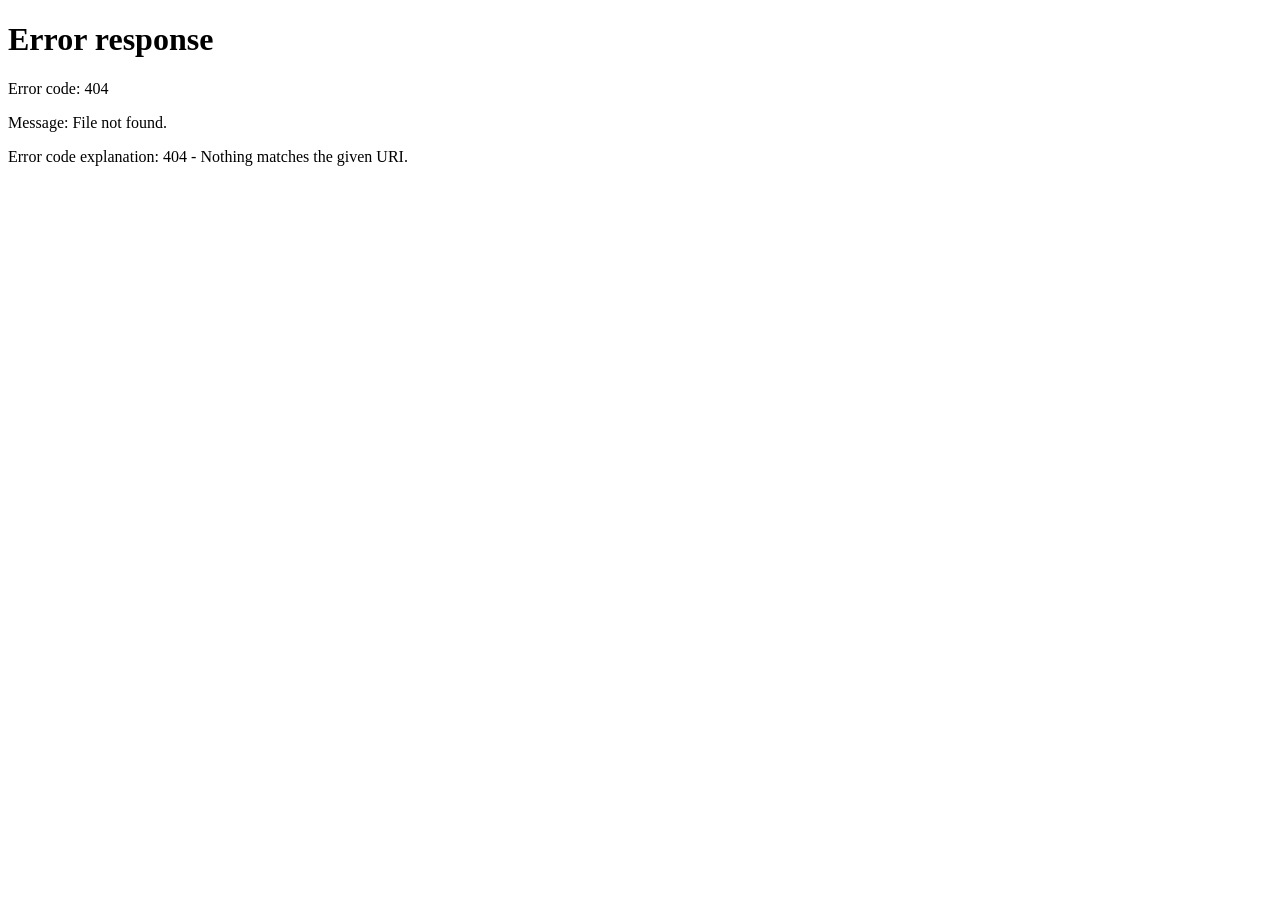
==== index.html @ 2fbaf6a1 "Add files via upload" ====
<!doctype html>
<html lang="id">
<head>
  <meta charset="utf-8">
  <meta http-equiv="refresh" content="0; url=./frontend/">
  <title>PT HanaSteel | Process Costing</title>
</head>
<body>
  <p><a href="./frontend/">Buka aplikasi HanaSteel</a></p>
</body>
</html>
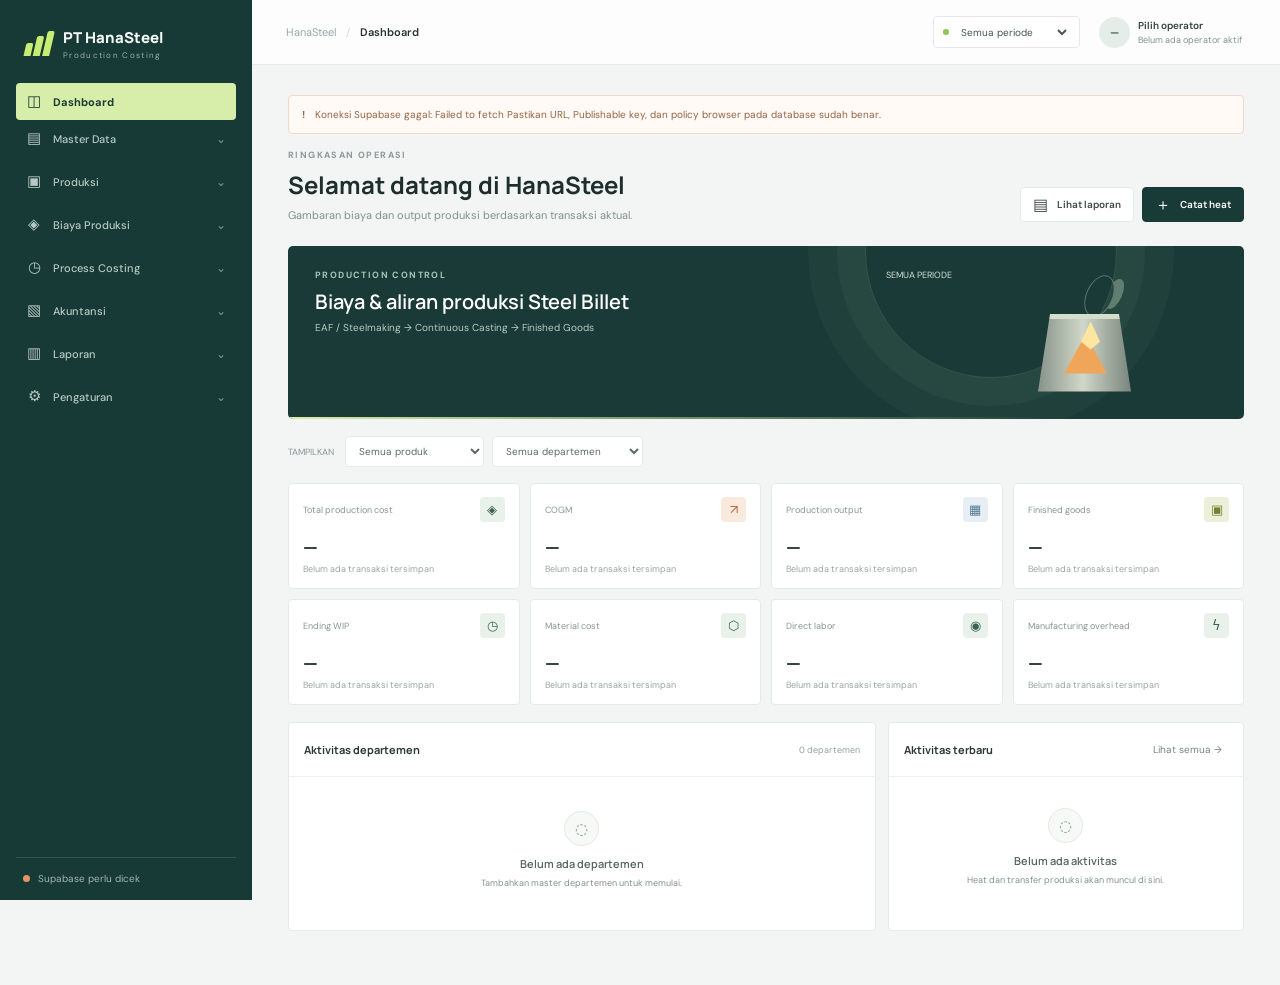
==== commit 2a257bc7: "Add files via upload" ====
--- a/index.html
+++ b/index.html
@@ -2,10 +2,52 @@
 <html lang="id">
 <head>
   <meta charset="utf-8">
-  <meta http-equiv="refresh" content="0; url=./frontend/">
-  <title>PT HanaSteel | Process Costing</title>
+  <meta name="viewport" content="width=device-width, initial-scale=1">
+  <meta name="theme-color" content="#f3f5f5">
+  <title>HanaSteel | Process Costing</title>
+  <link rel="preconnect" href="https://fonts.googleapis.com">
+  <link rel="preconnect" href="https://fonts.gstatic.com" crossorigin>
+  <link href="https://fonts.googleapis.com/css2?family=DM+Sans:wght@400;500;600;700&family=Manrope:wght@500;600;700;800&display=swap" rel="stylesheet">
+  <link rel="stylesheet" href="styles.css">
+  <style>
+    .operator-picker{position:relative;display:flex;align-items:center;gap:8px;min-width:145px;height:38px;padding:0 4px;border:0;background:transparent}
+    .operator-avatar{display:grid;place-items:center;flex:none;width:31px;height:31px;border-radius:50%;background:#e4ede8;color:#34574a;font-size:10px;font-weight:700}
+    .operator-copy{display:flex;min-width:0;flex-direction:column;justify-content:center;gap:2px}
+    .operator-copy strong{overflow:hidden;color:#334340;font-size:10px;font-weight:600;text-overflow:ellipsis;white-space:nowrap}
+    .operator-copy small{color:#84918e;font-size:9px;white-space:nowrap}
+    #operator-filter{position:absolute;inset:0;width:100%;height:100%;padding:0;border:0;opacity:0;cursor:pointer}
+    @media(max-width:680px){.operator-picker{min-width:112px;max-width:138px;gap:6px}.operator-avatar{width:27px;height:27px}.operator-copy strong{max-width:88px}}
+    .brand{margin-bottom:20px}
+    .hero-context{position:relative;z-index:2;display:flex;align-items:center;justify-content:space-between;gap:12px;margin-bottom:8px}
+    .hero-context .eyebrow{margin:0}
+    .hero-copy .hero-period{margin:0;color:#d3e1d7;font-size:9px;white-space:nowrap}
+    .hero-copy h2{max-width:500px;margin:0 0 6px;font-size:20px;line-height:1.25}
+    .hero-copy .hero-flow{max-width:500px;margin:0;color:#b8ccc4;font-size:10px;line-height:1.5}
+    @media(max-width:680px){.brand{margin-bottom:20px}.hero-context{gap:7px}.hero-context .eyebrow{font-size:8px}.hero-copy .hero-period{font-size:8px}.hero-copy h2{max-width:280px;font-size:16px}.hero-copy .hero-flow{max-width:250px;font-size:9px}}
+  </style>
 </head>
 <body>
-  <p><a href="./frontend/">Buka aplikasi HanaSteel</a></p>
+  <div class="app-shell">
+    <aside class="sidebar" id="sidebar">
+      <a class="brand" href="#dashboard" aria-label="HanaSteel dashboard">
+        <span class="brand-mark"><span></span><span></span><span></span></span>
+        <span class="brand-copy"><strong>PT HanaSteel</strong><small>Production Costing</small></span>
+      </a>
+      <nav id="navigation" aria-label="Navigasi utama"></nav>
+      <div class="sidebar-bottom"><span class="status-dot"></span><span id="connection-label">Memeriksa koneksi</span></div>
+    </aside>
+    <main class="main-area">
+      <header class="topbar">
+        <button class="icon-button mobile-menu" id="mobile-menu" aria-label="Buka navigasi">☰</button>
+        <div class="breadcrumb"><span>HanaSteel</span><span class="crumb-divider">/</span><strong id="current-section">Dashboard</strong></div>
+        <div class="topbar-right"><div class="period-picker"><span class="period-dot"></span><select id="period-filter" aria-label="Periode akuntansi"><option value="">Semua periode</option></select></div><div class="operator-picker"><span class="operator-avatar" id="operator-avatar" aria-hidden="true">—</span><span class="operator-copy"><strong id="operator-name">Pilih operator</strong><small id="operator-role">Operator aktif</small></span><select id="operator-filter" aria-label="Operator aktif"><option value="">Pilih operator aktif</option></select></div></div>
+      </header>
+      <section class="page-content" id="page-content" aria-live="polite"></section>
+    </main>
+  </div>
+  <div class="toast-region" id="toast-region" aria-live="polite"></div>
+  <dialog class="modal" id="record-modal"><form id="record-form" method="dialog"><div class="modal-heading"><div><span class="eyebrow" id="modal-eyebrow">DATA MASTER</span><h2 id="modal-title">Tambah data</h2></div><button type="button" class="icon-button" id="close-modal" aria-label="Tutup">×</button></div><div class="form-grid" id="form-fields"></div><div class="form-error" id="form-error"></div><div class="modal-actions"><button type="button" class="button button-quiet" id="cancel-modal">Batal</button><button type="submit" class="button button-primary"><span>Simpan data</span><span aria-hidden="true">→</span></button></div></form></dialog>
+  <script src="../backend/app.js"></script>
+  <script src="app.js" defer></script>
 </body>
-</html>+</html>
--- a/styles.css
+++ b/styles.css
@@ -0,0 +1,3 @@
+:root{font-family:'DM Sans',sans-serif;color:#1c2829;background:#f3f5f5;font-synthesis:none;text-rendering:optimizeLegibility;--ink:#1c2829;--muted:#788486;--line:#e5e9e8;--surface:#fff;--canvas:#f3f5f5;--forest:#193b37;--mint:#d9f0e7;--lime:#c8ed74;--orange:#e67644;--blue:#dcebf2;--shadow:0 12px 32px rgba(22,45,42,.06)}*{box-sizing:border-box}body{margin:0;min-width:340px;min-height:100vh}button,input,select{font:inherit}button{cursor:pointer}.app-shell{min-height:100vh}.sidebar{position:fixed;inset:0 auto 0 0;width:252px;background:#183a36;color:#f4f8f5;padding:24px 16px 15px;display:flex;flex-direction:column;z-index:10}.brand{height:39px;display:flex;align-items:center;gap:11px;padding:0 9px;color:inherit;text-decoration:none}.brand-mark{display:flex;align-items:end;gap:3px;width:27px;height:25px}.brand-mark span{display:block;width:7px;border-radius:2px 2px 0 0;background:var(--lime);transform:skew(-13deg)}.brand-mark span:nth-child(1){height:13px}.brand-mark span:nth-child(2){height:20px}.brand-mark span:nth-child(3){height:25px}.brand-copy{display:flex;flex-direction:column;gap:2px}.brand-copy strong{font:800 15px Manrope,sans-serif;letter-spacing:0}.brand-copy small{font-size:8px;letter-spacing:1.3px;color:#9bb3ac}.company-chip{margin:30px 0 29px;padding:11px 10px;background:rgba(255,255,255,.08);border:1px solid rgba(255,255,255,.09);border-radius:5px;display:flex;align-items:center;gap:10px}.company-avatar,.avatar-button{display:grid;place-items:center;font-weight:700}.company-avatar{width:31px;height:31px;background:#cbe97e;color:#233c2d;border-radius:4px;font-size:10px}.company-chip span:nth-child(2){display:flex;flex:1;flex-direction:column;gap:3px}.company-chip b{font-size:11px;font-weight:600}.company-chip small{font-size:9px;color:#a7bdb6}.chevron{color:#a7bdb6;font-size:14px}.nav-label{padding:0 10px 9px;color:#78948c;font-size:9px;letter-spacing:1.4px;font-weight:700}.nav-group{margin-bottom:6px}.nav-link{width:100%;height:37px;display:flex;align-items:center;gap:11px;padding:0 10px;border:0;border-radius:4px;background:transparent;color:#b7c8c2;text-align:left;font-size:11px;font-weight:500;transition:background .15s,color .15s}.nav-link:hover{background:rgba(255,255,255,.07);color:#fff}.nav-link.active{background:#d7edaa;color:#1e3d34;font-weight:700}.nav-icon{width:16px;height:16px;display:grid;place-items:center;font-size:15px;line-height:1}.nav-link .nav-chevron{margin-left:auto;font-size:12px;opacity:.65}.nav-children{display:none;padding:3px 0 4px 37px}.nav-group.expanded .nav-children{display:grid;gap:1px}.nav-child{border:0;background:none;text-align:left;color:#91aaa2;height:27px;padding:0 5px;font-size:10px}.nav-child:hover,.nav-child.active{color:#e4f2c8}.sidebar-bottom{margin-top:auto;border-top:1px solid rgba(255,255,255,.12);padding:14px 7px 0;display:flex;align-items:center;gap:8px;color:#9eb5ad;font-size:10px}.status-dot,.period-dot{width:7px;height:7px;border-radius:50%;background:#a7d968;display:inline-block}.status-dot.offline{background:#e89066}.help-button{margin-left:auto!important;color:#a8b9b3!important;border-color:rgba(255,255,255,.2)!important}.main-area{margin-left:252px;min-height:100vh}.topbar{height:65px;background:rgba(255,255,255,.8);border-bottom:1px solid var(--line);display:flex;align-items:center;justify-content:space-between;padding:0 34px;position:sticky;top:0;z-index:5;backdrop-filter:blur(12px)}.breadcrumb{display:flex;align-items:center;gap:10px;color:#9aa5a5;font-size:11px}.breadcrumb strong{color:#263333;font-weight:600}.crumb-divider{color:#d2d9d8}.topbar-right{display:flex;align-items:center;gap:15px}.period-picker{height:32px;padding:0 9px;display:flex;align-items:center;gap:8px;background:white;border:1px solid var(--line);border-radius:4px}.period-dot{background:#8dc45c;width:6px;height:6px}.period-picker select{border:0;background:transparent;font-size:10px;color:#485555;outline:none;min-width:113px}.avatar-button{width:29px;height:29px;background:#e4ede8;color:#34574a;border:0;border-radius:50%;font-size:9px}.mobile-menu{display:none!important}.page-content{max-width:1440px;margin:0 auto;padding:30px 36px 54px}.page-header{display:flex;align-items:flex-end;justify-content:space-between;gap:20px;margin-bottom:24px;animation:rise .35s ease both}.eyebrow{display:block;color:#8b9898;font-size:9px;font-weight:700;letter-spacing:1.4px;margin-bottom:7px}.page-header h1{font:700 24px Manrope,sans-serif;letter-spacing:0;margin:0;color:#1e2e2d}.page-header p{font-size:11px;color:#83908f;margin:7px 0 0}.header-actions{display:flex;gap:8px;align-items:center}.button{height:35px;padding:0 12px;border-radius:4px;border:1px solid var(--line);background:#fff;color:#3e4a49;font-size:10px;font-weight:600;display:inline-flex;align-items:center;gap:9px;white-space:nowrap}.button:hover{border-color:#9db3aa}.button-primary{background:var(--forest);border-color:var(--forest);color:white}.button-primary:hover{background:#28574e}.button-quiet{background:transparent}.button-icon{font-size:16px;font-weight:400}.filter-row{display:flex;align-items:center;gap:8px;margin:0 0 16px}.filter-select{height:31px;padding:0 25px 0 9px;border:1px solid var(--line);border-radius:4px;background:#fff;color:#5d6969;font-size:10px;min-width:139px}.filter-label{font-size:9px;color:#899594;margin-right:3px}.hero-panel{position:relative;overflow:hidden;display:grid;grid-template-columns:minmax(0,1fr) 265px;min-height:173px;border-radius:5px;background:#193a36;color:#fff;padding:23px 27px;margin-bottom:17px;animation:rise .4s ease both}.hero-panel:after{content:"";position:absolute;width:250px;height:250px;border:1px solid rgba(222,239,196,.14);border-radius:50%;right:127px;top:-120px;box-shadow:0 0 0 28px rgba(222,239,196,.035),0 0 0 57px rgba(222,239,196,.035)}.hero-copy{position:relative;z-index:1}.hero-copy .eyebrow{color:#a7c4b8}.hero-copy h2{font:600 19px Manrope,sans-serif;margin:0 0 8px;max-width:460px}.hero-copy p{font-size:10px;line-height:1.7;color:#b8ccc4;max-width:450px;margin:0}.hero-period{display:inline-flex;align-items:center;gap:7px;margin-top:15px;color:#d3e1d7;font-size:9px}.hero-period .period-dot{background:var(--lime)}.hero-art{display:flex;align-items:center;justify-content:center;position:relative;z-index:1}.furnace{width:175px;height:118px;position:relative;display:flex;align-items:end;justify-content:center}.furnace-body{width:93px;height:78px;background:linear-gradient(90deg,#86938a,#d1d7c8 48%,#78857d);clip-path:polygon(13% 0,87% 0,100% 100%,0 100%);position:relative;border-top:5px solid #d5decc}.furnace-glow{position:absolute;left:67px;bottom:18px;width:43px;height:39px;background:#efa65b;clip-path:polygon(50% 0,100% 100%,0 100%);filter:drop-shadow(0 0 12px #f07b3d)}.furnace-flame{position:absolute;left:84px;bottom:42px;width:19px;height:28px;background:#ffe6a0;clip-path:polygon(51% 0,100% 72%,51% 100%,0 72%)}.furnace-smoke{position:absolute;top:0;left:89px;width:27px;height:44px;border-radius:50%;border:1px solid rgba(209,226,202,.35);transform:rotate(24deg);box-shadow:13px -8px 0 -6px rgba(209,226,202,.35)}.hero-baseline{position:absolute;bottom:0;left:0;width:100%;height:2px;background:linear-gradient(90deg,#dbefac,transparent 80%)}.metric-grid{display:grid;grid-template-columns:repeat(4,minmax(0,1fr));gap:10px;margin-bottom:17px}.metric-card{position:relative;min-height:105px;padding:13px 14px;background:var(--surface);border:1px solid var(--line);border-radius:4px;animation:rise .45s ease both}.metric-card:nth-child(2){animation-delay:.04s}.metric-card:nth-child(3){animation-delay:.08s}.metric-card:nth-child(4){animation-delay:.12s}.metric-top{display:flex;align-items:center;justify-content:space-between;color:#899493;font-size:9px}.metric-icon{width:25px;height:25px;display:grid;place-items:center;border-radius:4px;color:#3d6156;background:#e8f2eb;font-size:13px}.metric-card:nth-child(2) .metric-icon{background:#f9eadd;color:#ba6840}.metric-card:nth-child(3) .metric-icon{background:#e7eef4;color:#4f7793}.metric-card:nth-child(4) .metric-icon{background:#edf0d8;color:#758335}.metric-value{font:700 19px Manrope,sans-serif;color:#21312f;margin-top:12px}.metric-foot{font-size:9px;color:#9aa5a2;margin-top:3px}.content-grid{display:grid;grid-template-columns:minmax(0,1.65fr) minmax(230px,1fr);gap:12px}.panel{background:#fff;border:1px solid var(--line);border-radius:4px;min-width:0;animation:rise .5s ease both}.panel-heading{height:54px;padding:0 15px;display:flex;align-items:center;justify-content:space-between;border-bottom:1px solid #edf0ef}.panel-heading h3{font:700 11px Manrope,sans-serif;margin:0;color:#2c3938}.panel-heading span{font-size:9px;color:#96a09f}.dept-list{padding:3px 15px 8px}.dept-row{display:grid;grid-template-columns:minmax(105px,1.15fr) minmax(90px,1.2fr) 62px;gap:12px;align-items:center;min-height:57px;border-bottom:1px solid #f0f2f1}.dept-row:last-child{border:0}.dept-name{font-size:10px;color:#40504d;font-weight:600}.dept-name small{display:block;margin-top:4px;color:#a0aaa8;font-weight:400;font-size:8px}.progress-track{height:5px;background:#eef1ef;border-radius:5px;overflow:hidden}.progress-bar{height:100%;background:#7eac84;border-radius:5px}.dept-row:nth-child(2) .progress-bar{background:#e3a06c}.dept-output{text-align:right;font-size:10px;color:#3d4d4a;font-weight:600}.dept-output small{display:block;color:#9ca6a4;font-size:8px;font-weight:400;margin-top:3px}.activity-list{padding:4px 15px 8px}.activity-row{display:flex;align-items:flex-start;gap:10px;padding:12px 0;border-bottom:1px solid #f0f2f1}.activity-row:last-child{border:0}.activity-mark{width:23px;height:23px;border-radius:50%;background:#e8f2eb;color:#4d7967;display:grid;place-items:center;font-size:10px;flex:none}.activity-row:nth-child(2) .activity-mark{background:#f8ece3;color:#bc704a}.activity-text{font-size:9px;line-height:1.5;color:#63706e}.activity-text b{display:block;color:#3c4a48;font-size:9px;font-weight:600}.activity-time{margin-left:auto;color:#9da7a5;font-size:8px;white-space:nowrap}.empty-state{min-height:142px;padding:27px 20px;display:flex;align-items:center;justify-content:center;flex-direction:column;text-align:center;color:#859290}.empty-glyph{width:35px;height:35px;border:1px solid #e4e9e6;background:#f7f9f7;border-radius:50%;display:grid;place-items:center;color:#7b9a84;font-size:15px;margin-bottom:10px}.empty-state strong{font:600 11px Manrope,sans-serif;color:#566462}.empty-state p{font-size:9px;line-height:1.6;margin:5px 0 0;max-width:270px}.empty-state.compact{min-height:110px}.notice{display:flex;gap:10px;align-items:flex-start;padding:11px 13px;border:1px solid #efd8c7;background:#fffaf5;border-radius:4px;color:#956344;font-size:10px;line-height:1.5;margin-bottom:15px}.notice .notice-mark{font-weight:700}.table-wrap{overflow:auto}.data-table{border-collapse:collapse;width:100%;min-width:640px}.data-table th{text-align:left;padding:10px 13px;background:#f8f9f8;color:#899492;font-size:9px;font-weight:600;border-bottom:1px solid var(--line);white-space:nowrap}.data-table td{padding:11px 13px;border-bottom:1px solid #eef1f0;color:#4a5856;font-size:10px;white-space:nowrap}.data-table tr:last-child td{border-bottom:0}.data-table .primary-cell{font-weight:600;color:#2b3937}.row-actions{display:flex;gap:5px}.action-button{border:0;background:transparent;color:#768583;padding:4px 6px;font-size:10px;border-radius:3px}.action-button:hover{background:#eef3f0;color:#264a40}.badge{display:inline-flex;padding:4px 7px;border-radius:3px;background:#e8f3eb;color:#54755f;font-size:8px;font-weight:600}.badge.closed{background:#f2e9e5;color:#986650}.badge.neutral{background:#f0f2f1;color:#6c7976}.table-footer{padding:11px 13px;border-top:1px solid var(--line);font-size:9px;color:#8b9694}.report-summary{display:grid;grid-template-columns:repeat(3,minmax(0,1fr));gap:10px;margin-bottom:12px}.report-stat{background:#fff;border:1px solid var(--line);border-radius:4px;padding:14px}.report-stat span{display:block;color:#8b9694;font-size:9px}.report-stat strong{display:block;margin-top:8px;font:700 16px Manrope,sans-serif;color:#2a3a37}.report-stat small{display:block;margin-top:4px;color:#9aa4a2;font-size:8px}.subnav-tabs{display:flex;gap:19px;border-bottom:1px solid var(--line);margin-bottom:15px}.tab-button{border:0;border-bottom:2px solid transparent;background:transparent;color:#8a9694;padding:10px 2px;font-size:10px}.tab-button.active{border-color:#55816d;color:#355b4d;font-weight:600}.modal{padding:0;border:1px solid #dce3df;border-radius:5px;width:min(510px,calc(100vw - 28px));box-shadow:0 22px 70px rgba(12,36,31,.22)}.modal::backdrop{background:rgba(17,36,33,.45);backdrop-filter:blur(2px)}.modal form{padding:20px}.modal-heading{display:flex;align-items:flex-start;justify-content:space-between;margin-bottom:18px}.modal-heading h2{font:700 18px Manrope,sans-serif;margin:0;color:#233330}.modal-heading .eyebrow{margin-bottom:5px}.icon-button{width:29px;height:29px;border:1px solid var(--line);border-radius:4px;background:white;color:#667471;display:grid;place-items:center;font-size:15px}.form-grid{display:grid;grid-template-columns:repeat(2,minmax(0,1fr));gap:12px}.field{display:flex;flex-direction:column;gap:6px}.field.full{grid-column:1/-1}.field label{font-size:9px;color:#667370;font-weight:600}.field input,.field select{height:35px;width:100%;border:1px solid #dfe5e2;border-radius:3px;padding:0 9px;background:white;color:#394744;font-size:10px;outline:none}.field input:focus,.field select:focus{border-color:#6f9e88;box-shadow:0 0 0 2px #deeee4}.field input::placeholder{color:#b0b9b6}.field-hint{font-size:8px;color:#9ba6a3}.form-error{min-height:16px;color:#bd553b;font-size:9px;margin-top:9px}.modal-actions{display:flex;justify-content:flex-end;gap:8px;padding-top:12px;border-top:1px solid #edf0ef}.setup-panel{background:#fff;border:1px solid var(--line);border-radius:4px;padding:22px;max-width:800px}.setup-panel h3{font:700 14px Manrope,sans-serif;margin:0 0 8px}.setup-panel p,.setup-panel li{font-size:10px;line-height:1.7;color:#71807d}.setup-panel ol{padding-left:18px}.setup-panel code{font-size:9px;background:#f1f4f2;padding:2px 4px;border-radius:2px}.toast-region{position:fixed;right:18px;bottom:18px;z-index:30;display:grid;gap:8px}.toast{background:#1d3f37;color:white;padding:11px 15px;border-radius:4px;font-size:10px;box-shadow:var(--shadow);animation:rise .2s ease}.toast.error{background:#8f4438}@keyframes rise{from{opacity:0;transform:translateY(7px)}to{opacity:1;transform:translateY(0)}}@media(min-width:1400px){.page-content{padding-left:44px;padding-right:44px}.hero-panel{min-height:185px}.metric-card{min-height:112px}}@media(max-width:1000px){.sidebar{width:220px}.main-area{margin-left:220px}.page-content{padding:25px 22px 40px}.topbar{padding:0 22px}.hero-panel{grid-template-columns:minmax(0,1fr) 190px}.metric-grid{grid-template-columns:repeat(2,minmax(0,1fr))}.content-grid{grid-template-columns:1fr}.dept-row{grid-template-columns:minmax(130px,1fr) 2fr 70px}}@media(max-width:680px){.sidebar{transform:translateX(-100%);transition:transform .2s ease;width:252px;box-shadow:8px 0 24px rgba(0,0,0,.13)}.sidebar.open{transform:translateX(0)}.main-area{margin-left:0}.topbar{height:57px;padding:0 15px}.mobile-menu{display:grid!important}.breadcrumb{margin-right:auto;margin-left:10px}.breadcrumb>span:first-child,.crumb-divider{display:none}.topbar-right{gap:7px}.period-picker{padding:0 6px;gap:5px}.period-picker select{min-width:95px;font-size:9px}.page-content{padding:22px 14px 35px}.page-header{align-items:flex-start;flex-direction:column;gap:13px}.page-header h1{font-size:21px}.header-actions{width:100%}.header-actions .button{flex:1;justify-content:center}.hero-panel{grid-template-columns:1fr;min-height:160px;padding:20px}.hero-copy{max-width:78%}.hero-copy h2{font-size:17px}.hero-art{position:absolute;right:4px;bottom:2px;transform:scale(.73);transform-origin:bottom right;opacity:.84}.hero-panel:after{right:1px;top:20px}.metric-grid{gap:8px}.metric-card{min-height:98px;padding:11px}.metric-value{font-size:16px}.content-grid{gap:9px}.report-summary{grid-template-columns:1fr}.filter-row{flex-wrap:wrap}.filter-select{flex:1;min-width:110px}.panel-heading{height:48px}.form-grid{grid-template-columns:1fr}.field.full{grid-column:auto}.modal form{padding:16px}.data-table{min-width:590px}}
+#navigation{flex:1;min-height:0;overflow-y:auto;scrollbar-width:thin;scrollbar-color:#46645c transparent}
+
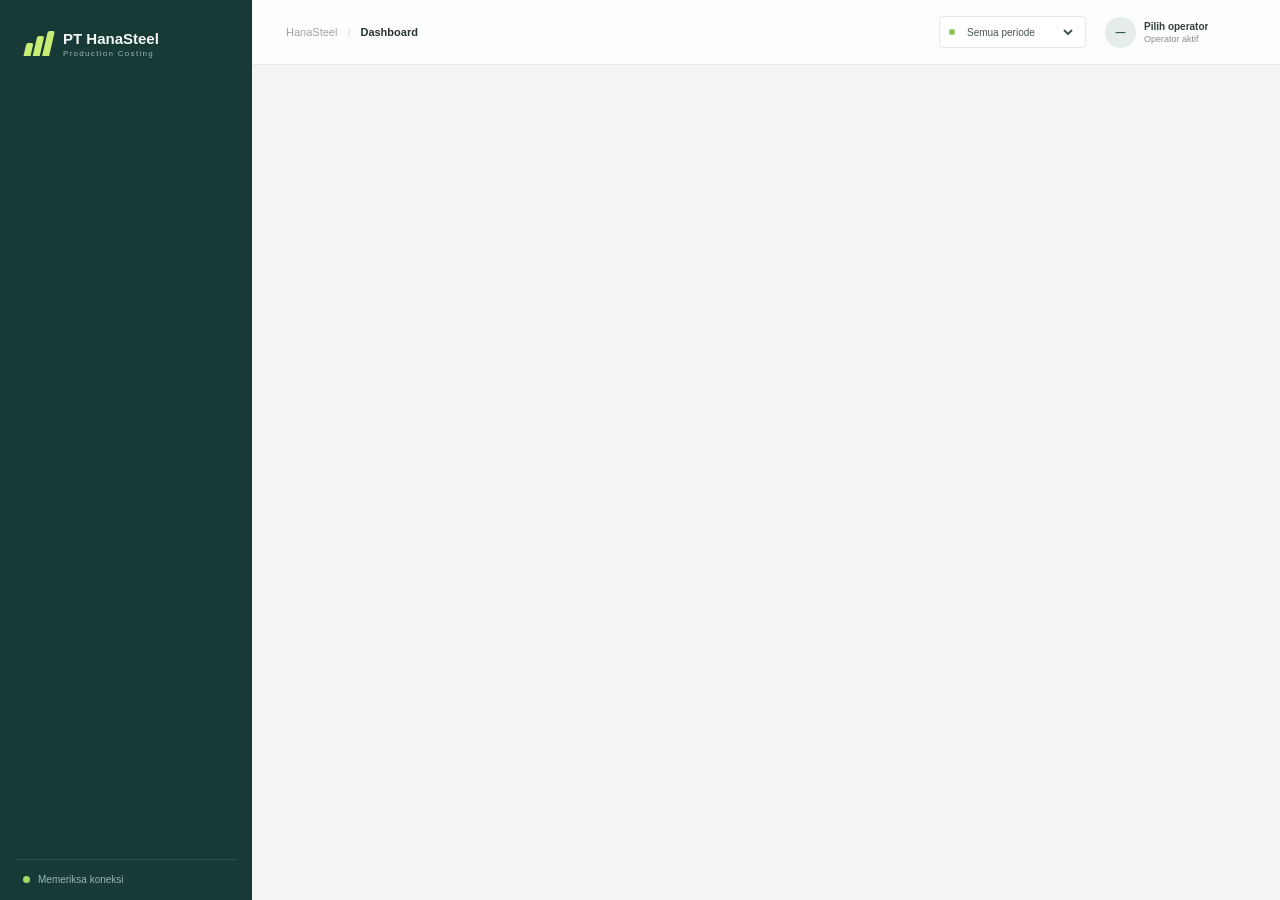
==== commit d7eaacc0: "Add files via upload" ====
--- a/index.html
+++ b/index.html
@@ -2,52 +2,10 @@
 <html lang="id">
 <head>
   <meta charset="utf-8">
-  <meta name="viewport" content="width=device-width, initial-scale=1">
-  <meta name="theme-color" content="#f3f5f5">
-  <title>HanaSteel | Process Costing</title>
-  <link rel="preconnect" href="https://fonts.googleapis.com">
-  <link rel="preconnect" href="https://fonts.gstatic.com" crossorigin>
-  <link href="https://fonts.googleapis.com/css2?family=DM+Sans:wght@400;500;600;700&family=Manrope:wght@500;600;700;800&display=swap" rel="stylesheet">
-  <link rel="stylesheet" href="styles.css">
-  <style>
-    .operator-picker{position:relative;display:flex;align-items:center;gap:8px;min-width:145px;height:38px;padding:0 4px;border:0;background:transparent}
-    .operator-avatar{display:grid;place-items:center;flex:none;width:31px;height:31px;border-radius:50%;background:#e4ede8;color:#34574a;font-size:10px;font-weight:700}
-    .operator-copy{display:flex;min-width:0;flex-direction:column;justify-content:center;gap:2px}
-    .operator-copy strong{overflow:hidden;color:#334340;font-size:10px;font-weight:600;text-overflow:ellipsis;white-space:nowrap}
-    .operator-copy small{color:#84918e;font-size:9px;white-space:nowrap}
-    #operator-filter{position:absolute;inset:0;width:100%;height:100%;padding:0;border:0;opacity:0;cursor:pointer}
-    @media(max-width:680px){.operator-picker{min-width:112px;max-width:138px;gap:6px}.operator-avatar{width:27px;height:27px}.operator-copy strong{max-width:88px}}
-    .brand{margin-bottom:20px}
-    .hero-context{position:relative;z-index:2;display:flex;align-items:center;justify-content:space-between;gap:12px;margin-bottom:8px}
-    .hero-context .eyebrow{margin:0}
-    .hero-copy .hero-period{margin:0;color:#d3e1d7;font-size:9px;white-space:nowrap}
-    .hero-copy h2{max-width:500px;margin:0 0 6px;font-size:20px;line-height:1.25}
-    .hero-copy .hero-flow{max-width:500px;margin:0;color:#b8ccc4;font-size:10px;line-height:1.5}
-    @media(max-width:680px){.brand{margin-bottom:20px}.hero-context{gap:7px}.hero-context .eyebrow{font-size:8px}.hero-copy .hero-period{font-size:8px}.hero-copy h2{max-width:280px;font-size:16px}.hero-copy .hero-flow{max-width:250px;font-size:9px}}
-  </style>
+  <meta http-equiv="refresh" content="0; url=./frontend/">
+  <title>PT HanaSteel | Process Costing</title>
 </head>
 <body>
-  <div class="app-shell">
-    <aside class="sidebar" id="sidebar">
-      <a class="brand" href="#dashboard" aria-label="HanaSteel dashboard">
-        <span class="brand-mark"><span></span><span></span><span></span></span>
-        <span class="brand-copy"><strong>PT HanaSteel</strong><small>Production Costing</small></span>
-      </a>
-      <nav id="navigation" aria-label="Navigasi utama"></nav>
-      <div class="sidebar-bottom"><span class="status-dot"></span><span id="connection-label">Memeriksa koneksi</span></div>
-    </aside>
-    <main class="main-area">
-      <header class="topbar">
-        <button class="icon-button mobile-menu" id="mobile-menu" aria-label="Buka navigasi">☰</button>
-        <div class="breadcrumb"><span>HanaSteel</span><span class="crumb-divider">/</span><strong id="current-section">Dashboard</strong></div>
-        <div class="topbar-right"><div class="period-picker"><span class="period-dot"></span><select id="period-filter" aria-label="Periode akuntansi"><option value="">Semua periode</option></select></div><div class="operator-picker"><span class="operator-avatar" id="operator-avatar" aria-hidden="true">—</span><span class="operator-copy"><strong id="operator-name">Pilih operator</strong><small id="operator-role">Operator aktif</small></span><select id="operator-filter" aria-label="Operator aktif"><option value="">Pilih operator aktif</option></select></div></div>
-      </header>
-      <section class="page-content" id="page-content" aria-live="polite"></section>
-    </main>
-  </div>
-  <div class="toast-region" id="toast-region" aria-live="polite"></div>
-  <dialog class="modal" id="record-modal"><form id="record-form" method="dialog"><div class="modal-heading"><div><span class="eyebrow" id="modal-eyebrow">DATA MASTER</span><h2 id="modal-title">Tambah data</h2></div><button type="button" class="icon-button" id="close-modal" aria-label="Tutup">×</button></div><div class="form-grid" id="form-fields"></div><div class="form-error" id="form-error"></div><div class="modal-actions"><button type="button" class="button button-quiet" id="cancel-modal">Batal</button><button type="submit" class="button button-primary"><span>Simpan data</span><span aria-hidden="true">→</span></button></div></form></dialog>
-  <script src="../backend/app.js"></script>
-  <script src="app.js" defer></script>
+  <p><a href="./frontend/">Buka aplikasi HanaSteel</a></p>
 </body>
-</html>
+</html>
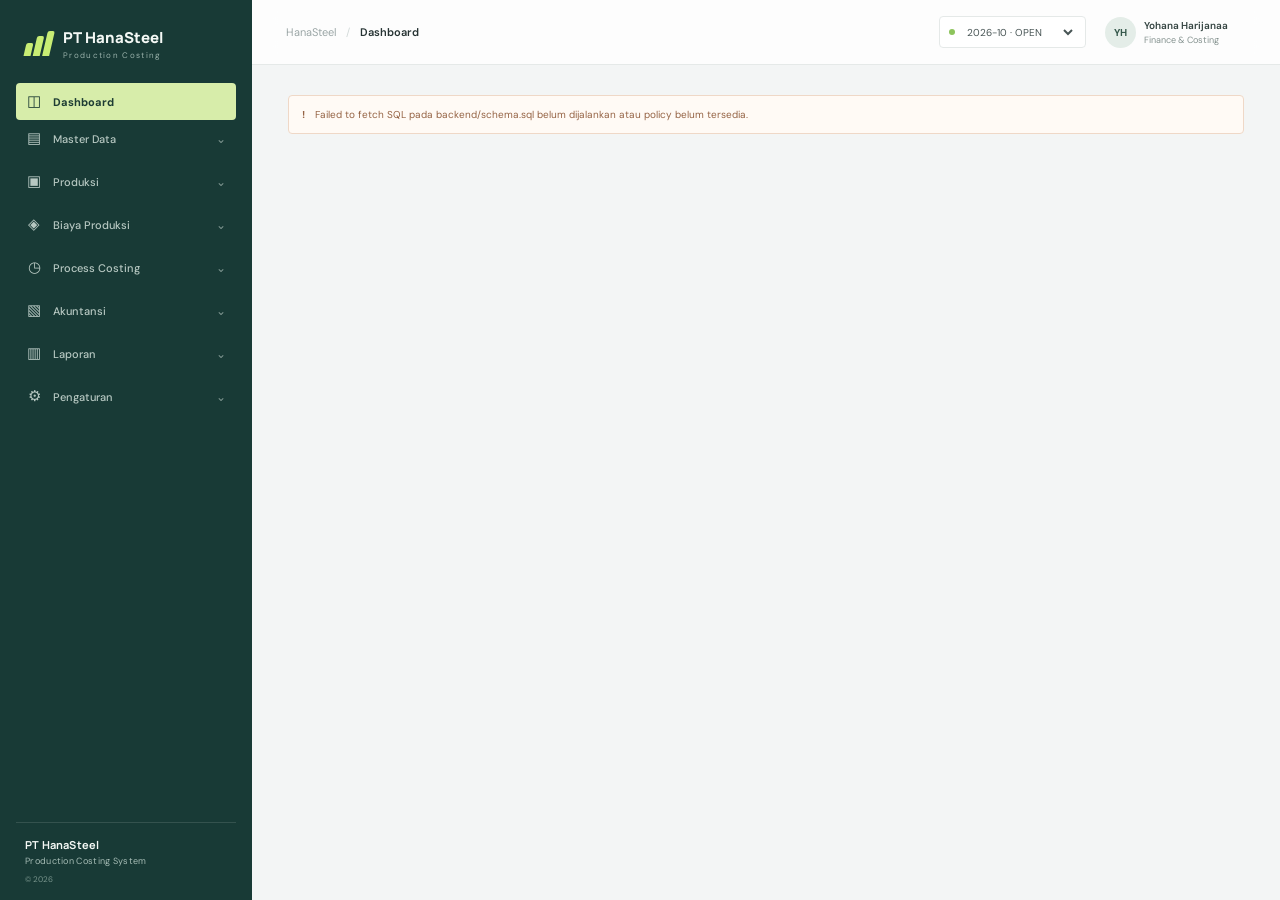
==== commit 7d92a84f: "Add files via upload" ====
--- a/index.html
+++ b/index.html
@@ -2,10 +2,56 @@
 <html lang="id">
 <head>
   <meta charset="utf-8">
-  <meta http-equiv="refresh" content="0; url=./frontend/">
-  <title>PT HanaSteel | Process Costing</title>
+  <meta name="viewport" content="width=device-width, initial-scale=1">
+  <meta name="theme-color" content="#f3f5f5">
+  <title>HanaSteel | Process Costing</title>
+  <link rel="preconnect" href="https://fonts.googleapis.com">
+  <link rel="preconnect" href="https://fonts.gstatic.com" crossorigin>
+  <link href="https://fonts.googleapis.com/css2?family=DM+Sans:wght@400;500;600;700&family=Manrope:wght@500;600;700;800&display=swap" rel="stylesheet">
+  <link rel="stylesheet" href="styles.css">
+  <style>
+    .operator-picker{position:relative;display:flex;align-items:center;gap:8px;min-width:145px;height:38px;padding:0 4px;border:0;background:transparent}
+    .operator-avatar{display:grid;place-items:center;flex:none;width:31px;height:31px;border-radius:50%;background:#e4ede8;color:#34574a;font-size:10px;font-weight:700}
+    .operator-copy{display:flex;min-width:0;flex-direction:column;justify-content:center;gap:2px}
+    .operator-copy strong{overflow:hidden;color:#334340;font-size:10px;font-weight:600;text-overflow:ellipsis;white-space:nowrap}
+    .operator-copy small{color:#84918e;font-size:9px;white-space:nowrap}
+    #operator-filter{position:absolute;inset:0;width:100%;height:100%;padding:0;border:0;opacity:0;cursor:pointer}
+    @media(max-width:680px){.operator-picker{min-width:112px;max-width:138px;gap:6px}.operator-avatar{width:27px;height:27px}.operator-copy strong{max-width:88px}}
+    .brand{margin-bottom:20px}
+    .hero-context{position:relative;z-index:2;display:flex;align-items:center;justify-content:space-between;gap:12px;margin-bottom:8px}
+    .hero-context .eyebrow{margin:0}
+    .hero-copy .hero-period{margin:0;color:#d3e1d7;font-size:9px;white-space:nowrap}
+    .hero-copy h2{max-width:500px;margin:0 0 6px;font-size:20px;line-height:1.25}
+    .hero-copy .hero-flow{max-width:500px;margin:0;color:#b8ccc4;font-size:10px;line-height:1.5}
+    @media(max-width:680px){.brand{margin-bottom:20px}.hero-context{gap:7px}.hero-context .eyebrow{font-size:8px}.hero-copy .hero-period{font-size:8px}.hero-copy h2{max-width:280px;font-size:16px}.hero-copy .hero-flow{max-width:250px;font-size:9px}}
+  </style>
 </head>
 <body>
-  <p><a href="./frontend/">Buka aplikasi HanaSteel</a></p>
+  <div class="app-shell">
+    <aside class="sidebar" id="sidebar">
+      <a class="brand" href="#dashboard" aria-label="HanaSteel dashboard">
+        <span class="brand-mark"><span></span><span></span><span></span></span>
+        <span class="brand-copy"><strong>PT HanaSteel</strong><small>Production Costing</small></span>
+      </a>
+      <nav id="navigation" aria-label="Navigasi utama"></nav>
+      <div class="sidebar-bottom app-identity">
+        <strong>PT HanaSteel</strong>
+        <span>Production Costing System</span>
+        <small>© 2026</small>
+      </div>
+    </aside>
+    <main class="main-area">
+      <header class="topbar">
+        <button class="icon-button mobile-menu" id="mobile-menu" aria-label="Buka navigasi">☰</button>
+        <div class="breadcrumb"><span>HanaSteel</span><span class="crumb-divider">/</span><strong id="current-section">Dashboard</strong></div>
+        <div class="topbar-right"><div class="period-picker"><span class="period-dot"></span><select id="period-filter" aria-label="Periode akuntansi"><option value="">Semua periode</option></select></div><div class="operator-picker"><span class="operator-avatar" id="operator-avatar" aria-hidden="true">—</span><span class="operator-copy"><strong id="operator-name">Pilih operator</strong><small id="operator-role">Operator aktif</small></span><select id="operator-filter" aria-label="Operator aktif"><option value="">Pilih operator aktif</option></select></div></div>
+      </header>
+      <section class="page-content" id="page-content" aria-live="polite"></section>
+    </main>
+  </div>
+  <div class="toast-region" id="toast-region" aria-live="polite"></div>
+  <dialog class="modal" id="record-modal"><form id="record-form" method="dialog"><div class="modal-heading"><div><span class="eyebrow" id="modal-eyebrow">DATA MASTER</span><h2 id="modal-title">Tambah data</h2></div><button type="button" class="icon-button" id="close-modal" aria-label="Tutup">×</button></div><div class="form-grid" id="form-fields"></div><div class="form-error" id="form-error"></div><div class="modal-actions"><button type="button" class="button button-quiet" id="cancel-modal">Batal</button><button type="submit" class="button button-primary"><span>Simpan data</span><span aria-hidden="true">→</span></button></div></form></dialog>
+  <script src="../backend/app.js"></script>
+  <script src="app.js" defer></script>
 </body>
-</html>+</html>
--- a/styles.css
+++ b/styles.css
@@ -0,0 +1,20 @@
+:root{font-family:'DM Sans',sans-serif;color:#1c2829;background:#f3f5f5;font-synthesis:none;text-rendering:optimizeLegibility;--ink:#1c2829;--muted:#788486;--line:#e5e9e8;--surface:#fff;--canvas:#f3f5f5;--forest:#193b37;--mint:#d9f0e7;--lime:#c8ed74;--orange:#e67644;--blue:#dcebf2;--shadow:0 12px 32px rgba(22,45,42,.06)}*{box-sizing:border-box}body{margin:0;min-width:340px;min-height:100vh}button,input,select{font:inherit}button{cursor:pointer}.app-shell{min-height:100vh}.sidebar{position:fixed;inset:0 auto 0 0;width:252px;background:#183a36;color:#f4f8f5;padding:24px 16px 15px;display:flex;flex-direction:column;z-index:10}.brand{height:39px;display:flex;align-items:center;gap:11px;padding:0 9px;color:inherit;text-decoration:none}.brand-mark{display:flex;align-items:end;gap:3px;width:27px;height:25px}.brand-mark span{display:block;width:7px;border-radius:2px 2px 0 0;background:var(--lime);transform:skew(-13deg)}.brand-mark span:nth-child(1){height:13px}.brand-mark span:nth-child(2){height:20px}.brand-mark span:nth-child(3){height:25px}.brand-copy{display:flex;flex-direction:column;gap:2px}.brand-copy strong{font:800 15px Manrope,sans-serif;letter-spacing:0}.brand-copy small{font-size:8px;letter-spacing:1.3px;color:#9bb3ac}.company-chip{margin:30px 0 29px;padding:11px 10px;background:rgba(255,255,255,.08);border:1px solid rgba(255,255,255,.09);border-radius:5px;display:flex;align-items:center;gap:10px}.company-avatar,.avatar-button{display:grid;place-items:center;font-weight:700}.company-avatar{width:31px;height:31px;background:#cbe97e;color:#233c2d;border-radius:4px;font-size:10px}.company-chip span:nth-child(2){display:flex;flex:1;flex-direction:column;gap:3px}.company-chip b{font-size:11px;font-weight:600}.company-chip small{font-size:9px;color:#a7bdb6}.chevron{color:#a7bdb6;font-size:14px}.nav-label{padding:0 10px 9px;color:#78948c;font-size:9px;letter-spacing:1.4px;font-weight:700}.nav-group{margin-bottom:6px}.nav-link{width:100%;height:37px;display:flex;align-items:center;gap:11px;padding:0 10px;border:0;border-radius:4px;background:transparent;color:#b7c8c2;text-align:left;font-size:11px;font-weight:500;transition:background .15s,color .15s}.nav-link:hover{background:rgba(255,255,255,.07);color:#fff}.nav-link.active{background:#d7edaa;color:#1e3d34;font-weight:700}.nav-icon{width:16px;height:16px;display:grid;place-items:center;font-size:15px;line-height:1}.nav-link .nav-chevron{margin-left:auto;font-size:12px;opacity:.65}.nav-children{display:none;padding:3px 0 4px 37px}.nav-group.expanded .nav-children{display:grid;gap:1px}.nav-child{border:0;background:none;text-align:left;color:#91aaa2;height:27px;padding:0 5px;font-size:10px}.nav-child:hover,.nav-child.active{color:#e4f2c8}.sidebar-bottom{margin-top:auto;border-top:1px solid rgba(255,255,255,.12);padding:14px 7px 0;display:flex;align-items:center;gap:8px;color:#9eb5ad;font-size:10px}.status-dot,.period-dot{width:7px;height:7px;border-radius:50%;background:#a7d968;display:inline-block}.status-dot.offline{background:#e89066}.help-button{margin-left:auto!important;color:#a8b9b3!important;border-color:rgba(255,255,255,.2)!important}.main-area{margin-left:252px;min-height:100vh}.topbar{height:65px;background:rgba(255,255,255,.8);border-bottom:1px solid var(--line);display:flex;align-items:center;justify-content:space-between;padding:0 34px;position:sticky;top:0;z-index:5;backdrop-filter:blur(12px)}.breadcrumb{display:flex;align-items:center;gap:10px;color:#9aa5a5;font-size:11px}.breadcrumb strong{color:#263333;font-weight:600}.crumb-divider{color:#d2d9d8}.topbar-right{display:flex;align-items:center;gap:15px}.period-picker{height:32px;padding:0 9px;display:flex;align-items:center;gap:8px;background:white;border:1px solid var(--line);border-radius:4px}.period-dot{background:#8dc45c;width:6px;height:6px}.period-picker select{border:0;background:transparent;font-size:10px;color:#485555;outline:none;min-width:113px}.avatar-button{width:29px;height:29px;background:#e4ede8;color:#34574a;border:0;border-radius:50%;font-size:9px}.mobile-menu{display:none!important}.page-content{max-width:1440px;margin:0 auto;padding:30px 36px 54px}.page-header{display:flex;align-items:flex-end;justify-content:space-between;gap:20px;margin-bottom:24px;animation:rise .35s ease both}.eyebrow{display:block;color:#8b9898;font-size:9px;font-weight:700;letter-spacing:1.4px;margin-bottom:7px}.page-header h1{font:700 24px Manrope,sans-serif;letter-spacing:0;margin:0;color:#1e2e2d}.page-header p{font-size:11px;color:#83908f;margin:7px 0 0}.header-actions{display:flex;gap:8px;align-items:center}.button{height:35px;padding:0 12px;border-radius:4px;border:1px solid var(--line);background:#fff;color:#3e4a49;font-size:10px;font-weight:600;display:inline-flex;align-items:center;gap:9px;white-space:nowrap}.button:hover{border-color:#9db3aa}.button-primary{background:var(--forest);border-color:var(--forest);color:white}.button-primary:hover{background:#28574e}.button-quiet{background:transparent}.button-icon{font-size:16px;font-weight:400}.filter-row{display:flex;align-items:center;gap:8px;margin:0 0 16px}.filter-select{height:31px;padding:0 25px 0 9px;border:1px solid var(--line);border-radius:4px;background:#fff;color:#5d6969;font-size:10px;min-width:139px}.filter-label{font-size:9px;color:#899594;margin-right:3px}.hero-panel{position:relative;overflow:hidden;display:grid;grid-template-columns:minmax(0,1fr) 265px;min-height:173px;border-radius:5px;background:#193a36;color:#fff;padding:23px 27px;margin-bottom:17px;animation:rise .4s ease both}.hero-panel:after{content:"";position:absolute;width:250px;height:250px;border:1px solid rgba(222,239,196,.14);border-radius:50%;right:127px;top:-120px;box-shadow:0 0 0 28px rgba(222,239,196,.035),0 0 0 57px rgba(222,239,196,.035)}.hero-copy{position:relative;z-index:1}.hero-copy .eyebrow{color:#a7c4b8}.hero-copy h2{font:600 19px Manrope,sans-serif;margin:0 0 8px;max-width:460px}.hero-copy p{font-size:10px;line-height:1.7;color:#b8ccc4;max-width:450px;margin:0}.hero-period{display:inline-flex;align-items:center;gap:7px;margin-top:15px;color:#d3e1d7;font-size:9px}.hero-period .period-dot{background:var(--lime)}.hero-art{display:flex;align-items:center;justify-content:center;position:relative;z-index:1}.furnace{width:175px;height:118px;position:relative;display:flex;align-items:end;justify-content:center}.furnace-body{width:93px;height:78px;background:linear-gradient(90deg,#86938a,#d1d7c8 48%,#78857d);clip-path:polygon(13% 0,87% 0,100% 100%,0 100%);position:relative;border-top:5px solid #d5decc}.furnace-glow{position:absolute;left:67px;bottom:18px;width:43px;height:39px;background:#efa65b;clip-path:polygon(50% 0,100% 100%,0 100%);filter:drop-shadow(0 0 12px #f07b3d)}.furnace-flame{position:absolute;left:84px;bottom:42px;width:19px;height:28px;background:#ffe6a0;clip-path:polygon(51% 0,100% 72%,51% 100%,0 72%)}.furnace-smoke{position:absolute;top:0;left:89px;width:27px;height:44px;border-radius:50%;border:1px solid rgba(209,226,202,.35);transform:rotate(24deg);box-shadow:13px -8px 0 -6px rgba(209,226,202,.35)}.hero-baseline{position:absolute;bottom:0;left:0;width:100%;height:2px;background:linear-gradient(90deg,#dbefac,transparent 80%)}.metric-grid{display:grid;grid-template-columns:repeat(4,minmax(0,1fr));gap:10px;margin-bottom:17px}.metric-card{position:relative;min-height:105px;padding:13px 14px;background:var(--surface);border:1px solid var(--line);border-radius:4px;animation:rise .45s ease both}.metric-card:nth-child(2){animation-delay:.04s}.metric-card:nth-child(3){animation-delay:.08s}.metric-card:nth-child(4){animation-delay:.12s}.metric-top{display:flex;align-items:center;justify-content:space-between;color:#899493;font-size:9px}.metric-icon{width:25px;height:25px;display:grid;place-items:center;border-radius:4px;color:#3d6156;background:#e8f2eb;font-size:13px}.metric-card:nth-child(2) .metric-icon{background:#f9eadd;color:#ba6840}.metric-card:nth-child(3) .metric-icon{background:#e7eef4;color:#4f7793}.metric-card:nth-child(4) .metric-icon{background:#edf0d8;color:#758335}.metric-value{font:700 19px Manrope,sans-serif;color:#21312f;margin-top:12px}.metric-foot{font-size:9px;color:#9aa5a2;margin-top:3px}.content-grid{display:grid;grid-template-columns:minmax(0,1.65fr) minmax(230px,1fr);gap:12px}.panel{background:#fff;border:1px solid var(--line);border-radius:4px;min-width:0;animation:rise .5s ease both}.panel-heading{height:54px;padding:0 15px;display:flex;align-items:center;justify-content:space-between;border-bottom:1px solid #edf0ef}.panel-heading h3{font:700 11px Manrope,sans-serif;margin:0;color:#2c3938}.panel-heading span{font-size:9px;color:#96a09f}.dept-list{padding:3px 15px 8px}.dept-row{display:grid;grid-template-columns:minmax(105px,1.15fr) minmax(90px,1.2fr) 62px;gap:12px;align-items:center;min-height:57px;border-bottom:1px solid #f0f2f1}.dept-row:last-child{border:0}.dept-name{font-size:10px;color:#40504d;font-weight:600}.dept-name small{display:block;margin-top:4px;color:#a0aaa8;font-weight:400;font-size:8px}.progress-track{height:5px;background:#eef1ef;border-radius:5px;overflow:hidden}.progress-bar{height:100%;background:#7eac84;border-radius:5px}.dept-row:nth-child(2) .progress-bar{background:#e3a06c}.dept-output{text-align:right;font-size:10px;color:#3d4d4a;font-weight:600}.dept-output small{display:block;color:#9ca6a4;font-size:8px;font-weight:400;margin-top:3px}.activity-list{padding:4px 15px 8px}.activity-row{display:flex;align-items:flex-start;gap:10px;padding:12px 0;border-bottom:1px solid #f0f2f1}.activity-row:last-child{border:0}.activity-mark{width:23px;height:23px;border-radius:50%;background:#e8f2eb;color:#4d7967;display:grid;place-items:center;font-size:10px;flex:none}.activity-row:nth-child(2) .activity-mark{background:#f8ece3;color:#bc704a}.activity-text{font-size:9px;line-height:1.5;color:#63706e}.activity-text b{display:block;color:#3c4a48;font-size:9px;font-weight:600}.activity-time{margin-left:auto;color:#9da7a5;font-size:8px;white-space:nowrap}.empty-state{min-height:142px;padding:27px 20px;display:flex;align-items:center;justify-content:center;flex-direction:column;text-align:center;color:#859290}.empty-glyph{width:35px;height:35px;border:1px solid #e4e9e6;background:#f7f9f7;border-radius:50%;display:grid;place-items:center;color:#7b9a84;font-size:15px;margin-bottom:10px}.empty-state strong{font:600 11px Manrope,sans-serif;color:#566462}.empty-state p{font-size:9px;line-height:1.6;margin:5px 0 0;max-width:270px}.empty-state.compact{min-height:110px}.notice{display:flex;gap:10px;align-items:flex-start;padding:11px 13px;border:1px solid #efd8c7;background:#fffaf5;border-radius:4px;color:#956344;font-size:10px;line-height:1.5;margin-bottom:15px}.notice .notice-mark{font-weight:700}.table-wrap{overflow:auto}.data-table{border-collapse:collapse;width:100%;min-width:640px}.data-table th{text-align:left;padding:10px 13px;background:#f8f9f8;color:#899492;font-size:9px;font-weight:600;border-bottom:1px solid var(--line);white-space:nowrap}.data-table td{padding:11px 13px;border-bottom:1px solid #eef1f0;color:#4a5856;font-size:10px;white-space:nowrap}.data-table tr:last-child td{border-bottom:0}.data-table .primary-cell{font-weight:600;color:#2b3937}.row-actions{display:flex;gap:5px}.action-button{border:0;background:transparent;color:#768583;padding:4px 6px;font-size:10px;border-radius:3px}.action-button:hover{background:#eef3f0;color:#264a40}.badge{display:inline-flex;padding:4px 7px;border-radius:3px;background:#e8f3eb;color:#54755f;font-size:8px;font-weight:600}.badge.closed{background:#f2e9e5;color:#986650}.badge.neutral{background:#f0f2f1;color:#6c7976}.table-footer{padding:11px 13px;border-top:1px solid var(--line);font-size:9px;color:#8b9694}.report-summary{display:grid;grid-template-columns:repeat(3,minmax(0,1fr));gap:10px;margin-bottom:12px}.report-stat{background:#fff;border:1px solid var(--line);border-radius:4px;padding:14px}.report-stat span{display:block;color:#8b9694;font-size:9px}.report-stat strong{display:block;margin-top:8px;font:700 16px Manrope,sans-serif;color:#2a3a37}.report-stat small{display:block;margin-top:4px;color:#9aa4a2;font-size:8px}.subnav-tabs{display:flex;gap:19px;border-bottom:1px solid var(--line);margin-bottom:15px}.tab-button{border:0;border-bottom:2px solid transparent;background:transparent;color:#8a9694;padding:10px 2px;font-size:10px}.tab-button.active{border-color:#55816d;color:#355b4d;font-weight:600}.modal{padding:0;border:1px solid #dce3df;border-radius:5px;width:min(510px,calc(100vw - 28px));box-shadow:0 22px 70px rgba(12,36,31,.22)}.modal::backdrop{background:rgba(17,36,33,.45);backdrop-filter:blur(2px)}.modal form{padding:20px}.modal-heading{display:flex;align-items:flex-start;justify-content:space-between;margin-bottom:18px}.modal-heading h2{font:700 18px Manrope,sans-serif;margin:0;color:#233330}.modal-heading .eyebrow{margin-bottom:5px}.icon-button{width:29px;height:29px;border:1px solid var(--line);border-radius:4px;background:white;color:#667471;display:grid;place-items:center;font-size:15px}.form-grid{display:grid;grid-template-columns:repeat(2,minmax(0,1fr));gap:12px}.field{display:flex;flex-direction:column;gap:6px}.field.full{grid-column:1/-1}.field label{font-size:9px;color:#667370;font-weight:600}.field input,.field select{height:35px;width:100%;border:1px solid #dfe5e2;border-radius:3px;padding:0 9px;background:white;color:#394744;font-size:10px;outline:none}.field input:focus,.field select:focus{border-color:#6f9e88;box-shadow:0 0 0 2px #deeee4}.field input::placeholder{color:#b0b9b6}.field-hint{font-size:8px;color:#9ba6a3}.form-error{min-height:16px;color:#bd553b;font-size:9px;margin-top:9px}.modal-actions{display:flex;justify-content:flex-end;gap:8px;padding-top:12px;border-top:1px solid #edf0ef}.setup-panel{background:#fff;border:1px solid var(--line);border-radius:4px;padding:22px;max-width:800px}.setup-panel h3{font:700 14px Manrope,sans-serif;margin:0 0 8px}.setup-panel p,.setup-panel li{font-size:10px;line-height:1.7;color:#71807d}.setup-panel ol{padding-left:18px}.setup-panel code{font-size:9px;background:#f1f4f2;padding:2px 4px;border-radius:2px}.toast-region{position:fixed;right:18px;bottom:18px;z-index:30;display:grid;gap:8px}.toast{background:#1d3f37;color:white;padding:11px 15px;border-radius:4px;font-size:10px;box-shadow:var(--shadow);animation:rise .2s ease}.toast.error{background:#8f4438}@keyframes rise{from{opacity:0;transform:translateY(7px)}to{opacity:1;transform:translateY(0)}}@media(min-width:1400px){.page-content{padding-left:44px;padding-right:44px}.hero-panel{min-height:185px}.metric-card{min-height:112px}}@media(max-width:1000px){.sidebar{width:220px}.main-area{margin-left:220px}.page-content{padding:25px 22px 40px}.topbar{padding:0 22px}.hero-panel{grid-template-columns:minmax(0,1fr) 190px}.metric-grid{grid-template-columns:repeat(2,minmax(0,1fr))}.content-grid{grid-template-columns:1fr}.dept-row{grid-template-columns:minmax(130px,1fr) 2fr 70px}}@media(max-width:680px){.sidebar{transform:translateX(-100%);transition:transform .2s ease;width:252px;box-shadow:8px 0 24px rgba(0,0,0,.13)}.sidebar.open{transform:translateX(0)}.main-area{margin-left:0}.topbar{height:57px;padding:0 15px}.mobile-menu{display:grid!important}.breadcrumb{margin-right:auto;margin-left:10px}.breadcrumb>span:first-child,.crumb-divider{display:none}.topbar-right{gap:7px}.period-picker{padding:0 6px;gap:5px}.period-picker select{min-width:95px;font-size:9px}.page-content{padding:22px 14px 35px}.page-header{align-items:flex-start;flex-direction:column;gap:13px}.page-header h1{font-size:21px}.header-actions{width:100%}.header-actions .button{flex:1;justify-content:center}.hero-panel{grid-template-columns:1fr;min-height:160px;padding:20px}.hero-copy{max-width:78%}.hero-copy h2{font-size:17px}.hero-art{position:absolute;right:4px;bottom:2px;transform:scale(.73);transform-origin:bottom right;opacity:.84}.hero-panel:after{right:1px;top:20px}.metric-grid{gap:8px}.metric-card{min-height:98px;padding:11px}.metric-value{font-size:16px}.content-grid{gap:9px}.report-summary{grid-template-columns:1fr}.filter-row{flex-wrap:wrap}.filter-select{flex:1;min-width:110px}.panel-heading{height:48px}.form-grid{grid-template-columns:1fr}.field.full{grid-column:auto}.modal form{padding:16px}.data-table{min-width:590px}}
+#navigation{flex:1;min-height:0;overflow-y:auto;scrollbar-width:thin;scrollbar-color:#46645c transparent}
+.sidebar-bottom.app-identity{display:flex;flex-direction:column;align-items:flex-start;gap:3px;padding:14px 9px 1px;color:#a7bdb6}
+.app-identity strong{color:#f4f8f5;font:700 11px Manrope,sans-serif;letter-spacing:.2px}
+.app-identity span{font-size:9px;letter-spacing:.3px}
+.app-identity small{margin-top:4px;color:#78948c;font-size:8px}
+.journal-table{min-width:1040px}
+.journal-table th,.journal-table td{vertical-align:top}
+.journal-table .numeric{text-align:right;white-space:nowrap;font-variant-numeric:tabular-nums}
+.journal-code{color:#34574a;font-family:ui-monospace,SFMono-Regular,Consolas,monospace;font-size:10px;font-weight:600;white-space:nowrap}
+.journal-group-row th{padding:12px 13px;background:#eef3ef;color:#29453d;border-bottom:1px solid #dce5df}
+.journal-group-row th span{font-size:10px;font-weight:700}
+.journal-group-row th small{display:block;margin-top:4px;color:#82908b;font-size:9px;font-weight:400}
+.journal-entry-row td{padding-top:11px;padding-bottom:11px}
+.journal-subtotal th,.journal-subtotal td{background:#fafbfa;color:#40514b;font-weight:700}
+.journal-subtotal .badge{margin-left:9px;vertical-align:middle}
+.badge.balanced{background:#e4f2e8;color:#356744}
+.badge.unbalanced{background:#fbe9e5;color:#a84835}
+.journal-grand-total th,.journal-grand-total td{border-top:2px solid #cbd7d0;background:#e8efea;color:#203c33;font-weight:700}
+@media(max-width:680px){.sidebar-bottom.app-identity{padding-top:11px}.journal-table{min-width:950px}}
